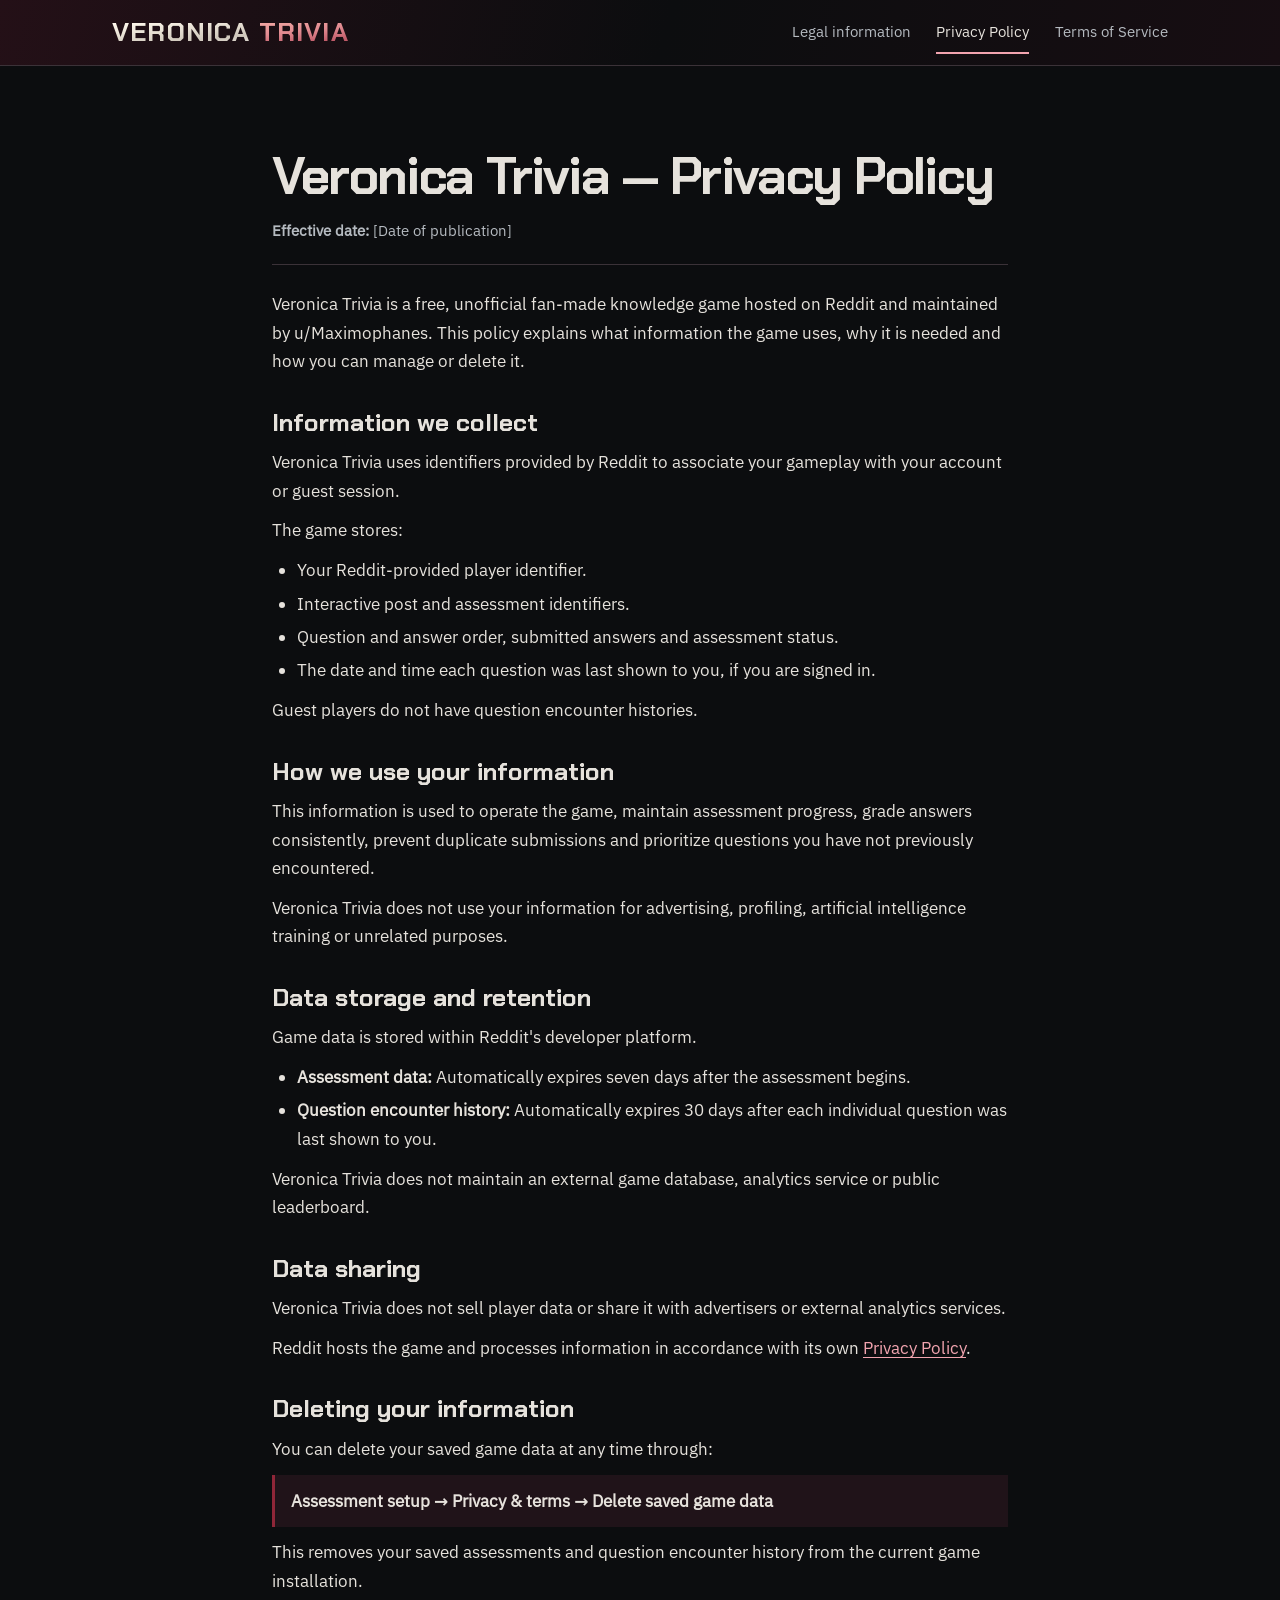
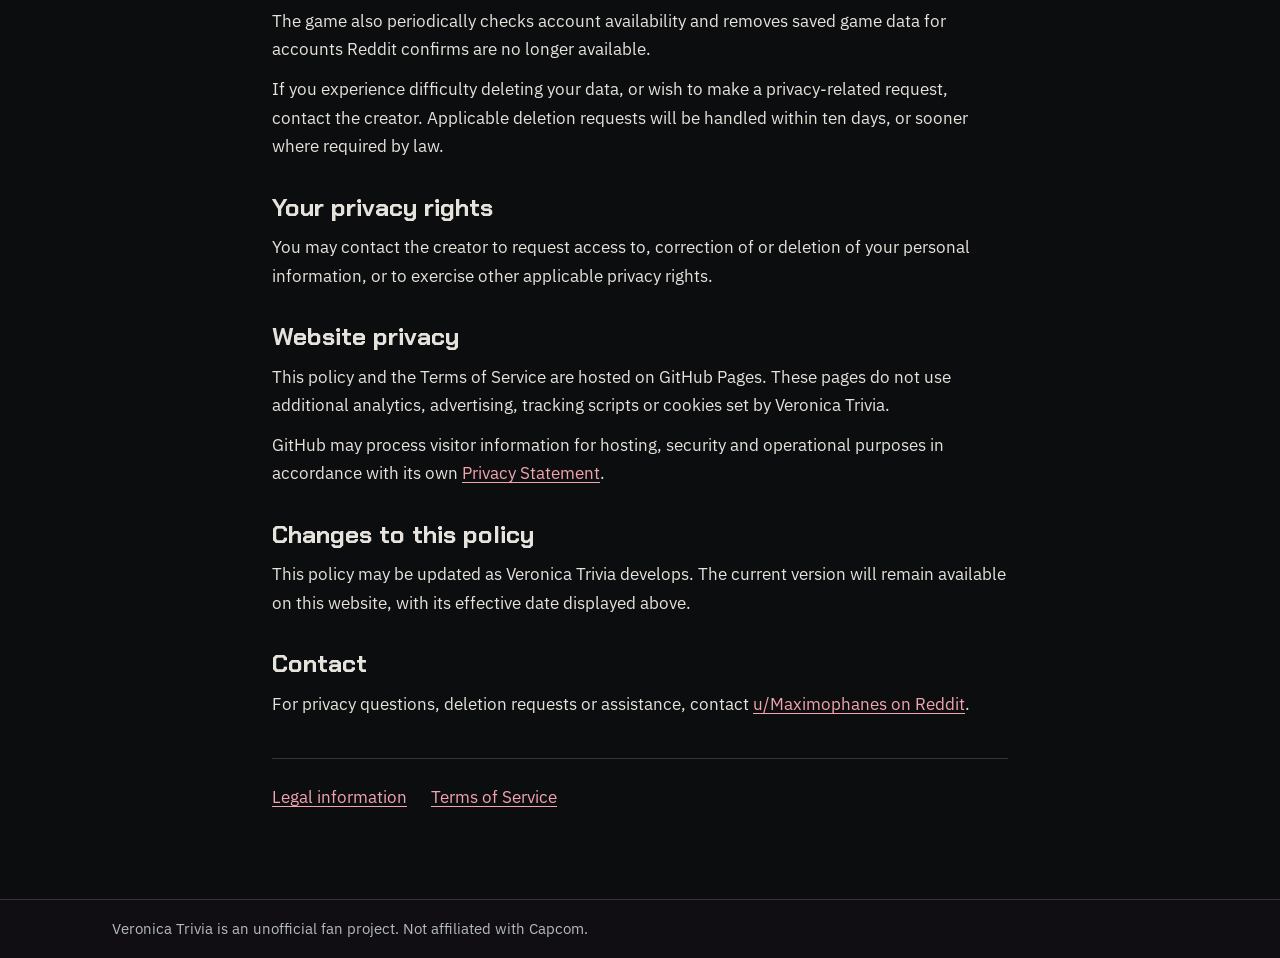
==== privacy.html @ 4607831f "Build local Veronica Trivia legal website" ====
<!doctype html>
<html lang="en">
<head>
  <meta charset="utf-8">
  <meta name="viewport" content="width=device-width, initial-scale=1">
  <meta name="description" content="Learn what Veronica Trivia stores, how it uses game data and how you can delete it.">
  <title>Veronica Trivia — Privacy Policy</title>
  <link rel="icon" href="data:,">
  <link rel="stylesheet" href="style.css">
</head>
<body>
  <a class="skip-link" href="#main">Skip to content</a>
  <header class="site-header">
    <div class="shell masthead">
      <a class="wordmark" href="index.html"><span>Veronica</span> <span>Trivia</span></a>
      <nav aria-label="Main">
        <ul class="site-navigation">
          <li><a href="index.html">Legal information</a></li>
          <li><a href="privacy.html" aria-current="page">Privacy Policy</a></li>
          <li><a href="terms.html">Terms of Service</a></li>
        </ul>
      </nav>
    </div>
  </header>
  <main id="main" class="reading" tabindex="-1">
    <article aria-labelledby="document-title">
      <header class="document-header">
        <h1 id="document-title">Veronica Trivia — Privacy Policy</h1>
        <p class="effective-date"><strong>Effective date:</strong> [Date of publication]</p>
      </header>
      <p>Veronica Trivia is a free, unofficial fan-made knowledge game hosted on Reddit and maintained by u/Maximophanes. This policy explains what information the game uses, why it is needed and how you can manage or delete it.</p>

      <section>
        <h2>Information we collect</h2>
        <p>Veronica Trivia uses identifiers provided by Reddit to associate your gameplay with your account or guest session.</p>
        <p>The game stores:</p>
        <ul>
          <li>Your Reddit-provided player identifier.</li>
          <li>Interactive post and assessment identifiers.</li>
          <li>Question and answer order, submitted answers and assessment status.</li>
          <li>The date and time each question was last shown to you, if you are signed in.</li>
        </ul>
        <p>Guest players do not have question encounter histories.</p>
      </section>

      <section>
        <h2>How we use your information</h2>
        <p>This information is used to operate the game, maintain assessment progress, grade answers consistently, prevent duplicate submissions and prioritize questions you have not previously encountered.</p>
        <p>Veronica Trivia does not use your information for advertising, profiling, artificial intelligence training or unrelated purposes.</p>
      </section>

      <section>
        <h2>Data storage and retention</h2>
        <p>Game data is stored within Reddit's developer platform.</p>
        <ul>
          <li><strong>Assessment data:</strong> Automatically expires seven days after the assessment begins.</li>
          <li><strong>Question encounter history:</strong> Automatically expires 30 days after each individual question was last shown to you.</li>
        </ul>
        <p>Veronica Trivia does not maintain an external game database, analytics service or public leaderboard.</p>
      </section>

      <section>
        <h2>Data sharing</h2>
        <p>Veronica Trivia does not sell player data or share it with advertisers or external analytics services.</p>
        <p>Reddit hosts the game and processes information in accordance with its own <a href="https://www.reddit.com/policies/privacy-policy">Privacy Policy</a>.</p>
      </section>

      <section>
        <h2>Deleting your information</h2>
        <p>You can delete your saved game data at any time through:</p>
        <p class="deletion-path"><strong>Assessment setup → Privacy &amp; terms → Delete saved game data</strong></p>
        <p>This removes your saved assessments and question encounter history from the current game installation.</p>
        <p>The game also periodically checks account availability and removes saved game data for accounts Reddit confirms are no longer available.</p>
        <p>If you experience difficulty deleting your data, or wish to make a privacy-related request, contact the creator. Applicable deletion requests will be handled within ten days, or sooner where required by law.</p>
      </section>

      <section>
        <h2>Your privacy rights</h2>
        <p>You may contact the creator to request access to, correction of or deletion of your personal information, or to exercise other applicable privacy rights.</p>
      </section>

      <section>
        <h2>Website privacy</h2>
        <p>This policy and the Terms of Service are hosted on GitHub Pages. These pages do not use additional analytics, advertising, tracking scripts or cookies set by Veronica Trivia.</p>
        <p>GitHub may process visitor information for hosting, security and operational purposes in accordance with its own <a href="https://docs.github.com/en/site-policy/privacy-policies/github-general-privacy-statement">Privacy Statement</a>.</p>
      </section>

      <section>
        <h2>Changes to this policy</h2>
        <p>This policy may be updated as Veronica Trivia develops. The current version will remain available on this website, with its effective date displayed above.</p>
      </section>

      <section>
        <h2>Contact</h2>
        <p>For privacy questions, deletion requests or assistance, contact <a href="https://www.reddit.com/message/compose/?to=Maximophanes">u/Maximophanes on Reddit</a>.</p>
      </section>
    </article>
    <nav class="document-navigation" aria-label="Related pages">
      <a href="index.html">Legal information</a>
      <a href="terms.html">Terms of Service</a>
    </nav>
  </main>
  <footer class="site-footer">
    <div class="shell credits">
      <p>Veronica Trivia is an unofficial fan project. Not affiliated with Capcom.</p>
    </div>
  </footer>
</body>
</html>
---- style.css ----
@font-face {
  font-family: "Chakra Petch";
  src: url("fonts/chakra-petch-latin-700-normal.woff2") format("woff2");
  font-style: normal;
  font-weight: 700;
  font-display: swap;
}

@font-face {
  font-family: "IBM Plex Sans";
  src: url("fonts/ibm-plex-sans-latin-400-normal.woff2") format("woff2");
  font-style: normal;
  font-weight: 400;
  font-display: swap;
}

:root {
  color-scheme: dark;
  --obsidian: #0c0d0f;
  --panel: #15161a;
  --bone: #e6e2dc;
  --muted: #b5bac0;
  --line: #3b3238;
  --oxblood: #4a101b;
  --crimson: #8f2638;
  --link: #f2a4af;
  --focus: #e0b764;
  --display: "Chakra Petch", system-ui, sans-serif;
  --gutter: clamp(1rem, 4.5vw, 2.5rem);
}

* {
  box-sizing: border-box;
}

body {
  margin: 0;
  min-block-size: 100vh;
  display: flex;
  flex-direction: column;
  background: var(--obsidian);
  color: var(--bone);
  font: 1.0625rem / 1.68 "IBM Plex Sans", system-ui, sans-serif;
}

a {
  color: var(--link);
  text-underline-offset: 0.2em;
}

a:hover {
  color: #ffd2d8;
}

a:focus-visible,
main:focus-visible {
  outline: 2px solid var(--focus);
  outline-offset: 4px;
}

.skip-link {
  position: absolute;
  inset: 0.5rem auto auto var(--gutter);
  z-index: 1;
  padding: 0.45rem 0.8rem;
  background: var(--obsidian);
  color: var(--bone);
}

.skip-link:not(:focus) {
  clip-path: inset(50%);
}

.shell {
  inline-size: min(calc(100% - var(--gutter) * 2), 66rem);
  margin-inline: auto;
}

.site-header {
  border-block-end: 1px solid var(--line);
  background: linear-gradient(105deg, #241017, var(--obsidian) 52%, #170d12);
}

.masthead {
  display: flex;
  align-items: center;
  justify-content: space-between;
  flex-wrap: wrap;
  gap: 0.15rem 1.5rem;
  padding-block: 0.65rem;
}

.wordmark {
  display: inline-block;
  color: var(--bone);
  font: 700 clamp(1.28rem, 3.8vw, 1.65rem) / 1.1 var(--display);
  letter-spacing: 0.045em;
  text-decoration: none;
  text-transform: uppercase;
}

.wordmark span:last-child {
  color: #e18b91;
}

@supports (background-clip: text) {
  .wordmark span {
    background: linear-gradient(174deg, #fff9ed 18%, #cfc7bb 70%, #e6e2dc 94%);
    background-clip: text;
    color: transparent;
  }

  .wordmark span:last-child {
    background: linear-gradient(174deg, #f3ada6 10%, #e18b91 47%, #bf5967 78%, #dd757e 96%);
    background-clip: text;
    color: transparent;
  }
}

.site-navigation,
.document-links {
  list-style: none;
  margin: 0;
  padding: 0;
}

.site-navigation {
  display: flex;
  flex-wrap: wrap;
  column-gap: clamp(0.8rem, 2.8vw, 1.6rem);
}

.site-navigation a {
  display: flex;
  align-items: center;
  min-block-size: max(44px, 1.65em);
  border-block-end: 2px solid transparent;
  color: var(--muted);
  font-size: 0.9375rem;
  text-decoration: none;
}

.site-navigation a:hover,
.site-navigation a[aria-current="page"] {
  color: var(--bone);
  border-block-end-color: var(--link);
}

.landing,
.reading {
  flex: 1;
  margin-block: clamp(2.25rem, 7vw, 5rem);
  overflow-wrap: anywhere;
}

.landing-panel {
  position: relative;
  border: 1px solid var(--line);
  padding: clamp(1.25rem, 5vw, 3.5rem);
  background:
    radial-gradient(ellipse at 98% 0%, #381722 0%, transparent 58%),
    var(--panel);
}

.landing-panel::before {
  position: absolute;
  inset: -1px auto auto -1px;
  inline-size: 6.25rem;
  block-size: 0.3rem;
  background: var(--crimson);
  clip-path: polygon(0 0, 100% 0, calc(100% - 0.45rem) 100%, 0 100%);
  content: "";
  pointer-events: none;
}

h1,
h2 {
  margin: 0;
  color: var(--bone);
  font-family: var(--display);
  line-height: 1.18;
}

.landing h1 {
  font-size: clamp(2.25rem, 6vw, 4.2rem);
  letter-spacing: -0.04em;
}

.document-links {
  display: grid;
  grid-template-columns: repeat(2, minmax(0, 1fr));
  gap: 1rem;
  margin-block-start: clamp(1.4rem, 4vw, 2.6rem);
}

.document-link {
  display: block;
  block-size: 100%;
  padding: clamp(1.05rem, 2.7vw, 1.65rem);
  border: 1px solid var(--line);
  border-inline-start: 3px solid #a64b5e;
  background: #22151c;
  text-decoration: none;
}

.document-links li + li .document-link {
  border-inline-start-color: #727782;
  background: #19191f;
}

.document-link:hover h2,
.document-link:focus-visible h2 {
  text-decoration: underline;
  text-underline-offset: 0.2em;
}

.document-link h2 {
  font-size: clamp(1.32rem, 3vw, 1.65rem);
  color: #f4dbe0;
}

.document-link p {
  margin: 0.45rem 0 0;
  color: var(--muted);
}

.reading {
  inline-size: min(calc(100% - var(--gutter) * 2), 46rem);
  margin-inline: auto;
}

.document-header {
  padding-block-end: 1.25rem;
  margin-block-end: 1.6rem;
  border-block-end: 1px solid var(--line);
}

.document-header h1 {
  font-size: clamp(1.95rem, 4.3vw, 3.25rem);
  letter-spacing: -0.035em;
  text-wrap: balance;
  text-align: start;
}

.effective-date {
  margin: 0.7rem 0 0;
  color: var(--muted);
  font-size: 0.9375rem;
}

article section {
  margin-block-start: 2rem;
}

article h2 {
  margin-block-end: 0.65rem;
  font-size: clamp(1.3rem, 2.5vw, 1.55rem);
}

article p,
article ul {
  margin-block: 0.7rem;
}

article ul {
  padding-inline-start: 1.45em;
}

article li + li {
  margin-block-start: 0.3rem;
}

.deletion-path {
  padding: 0.75rem 1rem;
  border-inline-start: 3px solid var(--crimson);
  background: #201319;
}

.document-navigation {
  display: flex;
  flex-wrap: wrap;
  gap: 0.4rem 1.5rem;
  padding-block-start: 1rem;
  margin-block-start: 2.5rem;
  border-block-start: 1px solid var(--line);
}

.document-navigation a {
  display: flex;
  align-items: center;
  min-block-size: max(44px, 1.65em);
}

.site-footer {
  border-block-start: 1px solid var(--line);
  background: #100e12;
}

.credits {
  display: flex;
  align-items: baseline;
  flex-wrap: wrap;
  gap: 0.25rem 1.45rem;
  padding-block: 1rem;
  color: var(--muted);
  font-size: 0.9375rem;
  overflow-wrap: anywhere;
}

.credits p {
  margin: 0;
}

@media (max-width: 39rem) {
  .document-links {
    grid-template-columns: minmax(0, 1fr);
  }
}

@media (forced-colors: active) {
  .wordmark span,
  .wordmark span:last-child {
    color: LinkText;
    background: none;
  }

  .site-navigation a[aria-current="page"] {
    border-block-end-color: LinkText;
  }

  a:focus-visible,
  main:focus-visible {
    outline-color: Highlight;
  }
}
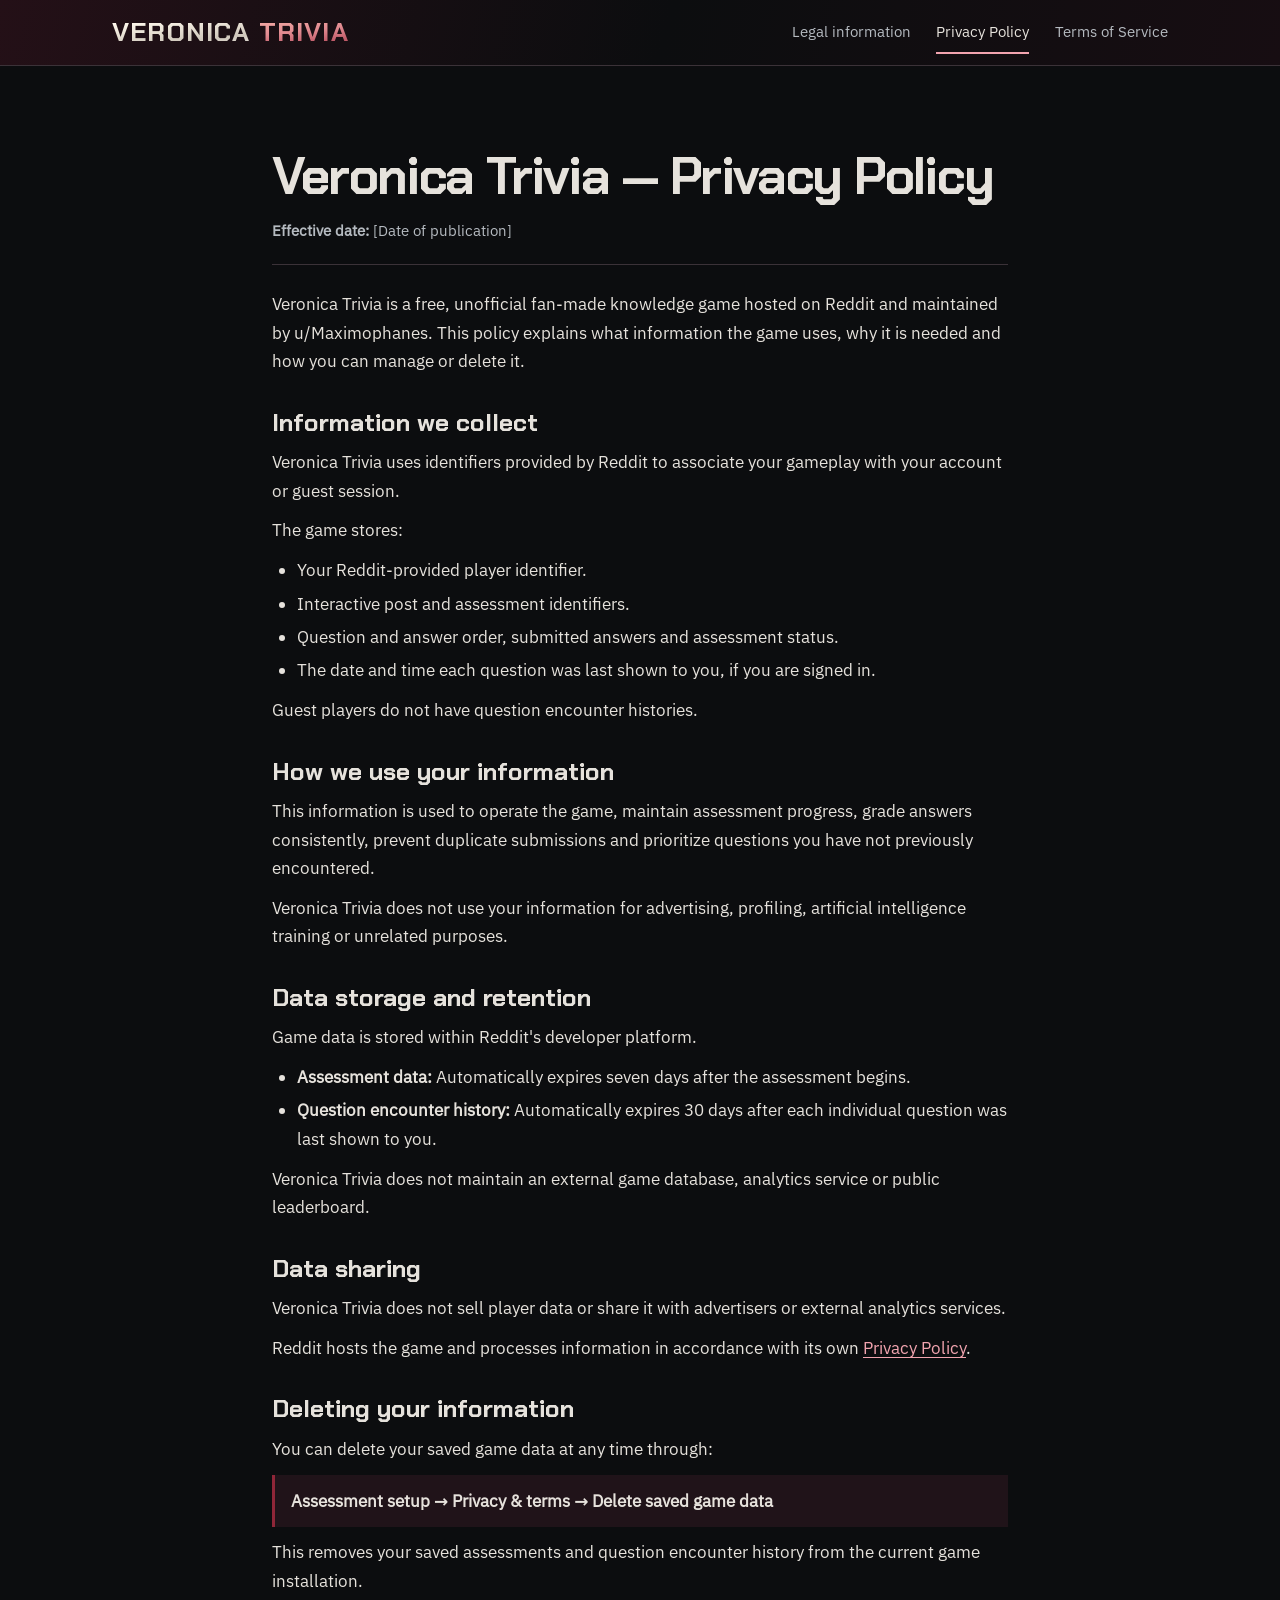
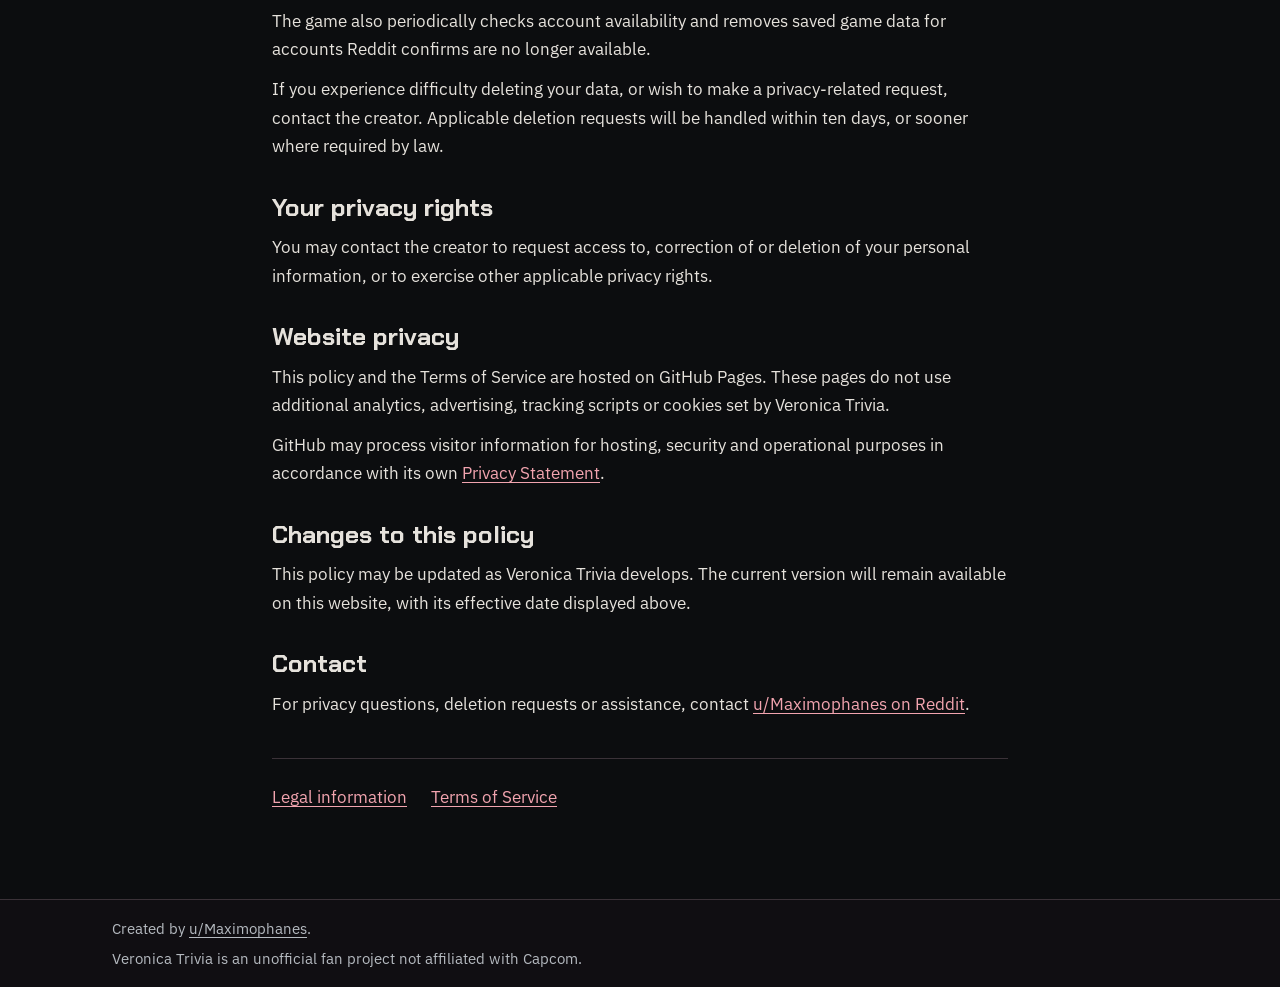
==== commit af3899eb: "Standardize the legal page footers" ====
--- a/privacy.html
+++ b/privacy.html
@@ -102,7 +102,8 @@
   </main>
   <footer class="site-footer">
     <div class="shell credits">
-      <p>Veronica Trivia is an unofficial fan project. Not affiliated with Capcom.</p>
+      <p>Created by <a href="https://www.reddit.com/message/compose/?to=Maximophanes">u/Maximophanes</a>.</p>
+      <p>Veronica Trivia is an unofficial fan project not affiliated with Capcom.</p>
     </div>
   </footer>
 </body>
--- a/style.css
+++ b/style.css
@@ -297,10 +297,8 @@
 }
 
 .credits {
-  display: flex;
-  align-items: baseline;
-  flex-wrap: wrap;
-  gap: 0.25rem 1.45rem;
+  display: grid;
+  gap: 0.25rem;
   padding-block: 1rem;
   color: var(--muted);
   font-size: 0.9375rem;
@@ -309,6 +307,10 @@
 
 .credits p {
   margin: 0;
+}
+
+.credits a {
+  color: inherit;
 }
 
 @media (max-width: 39rem) {
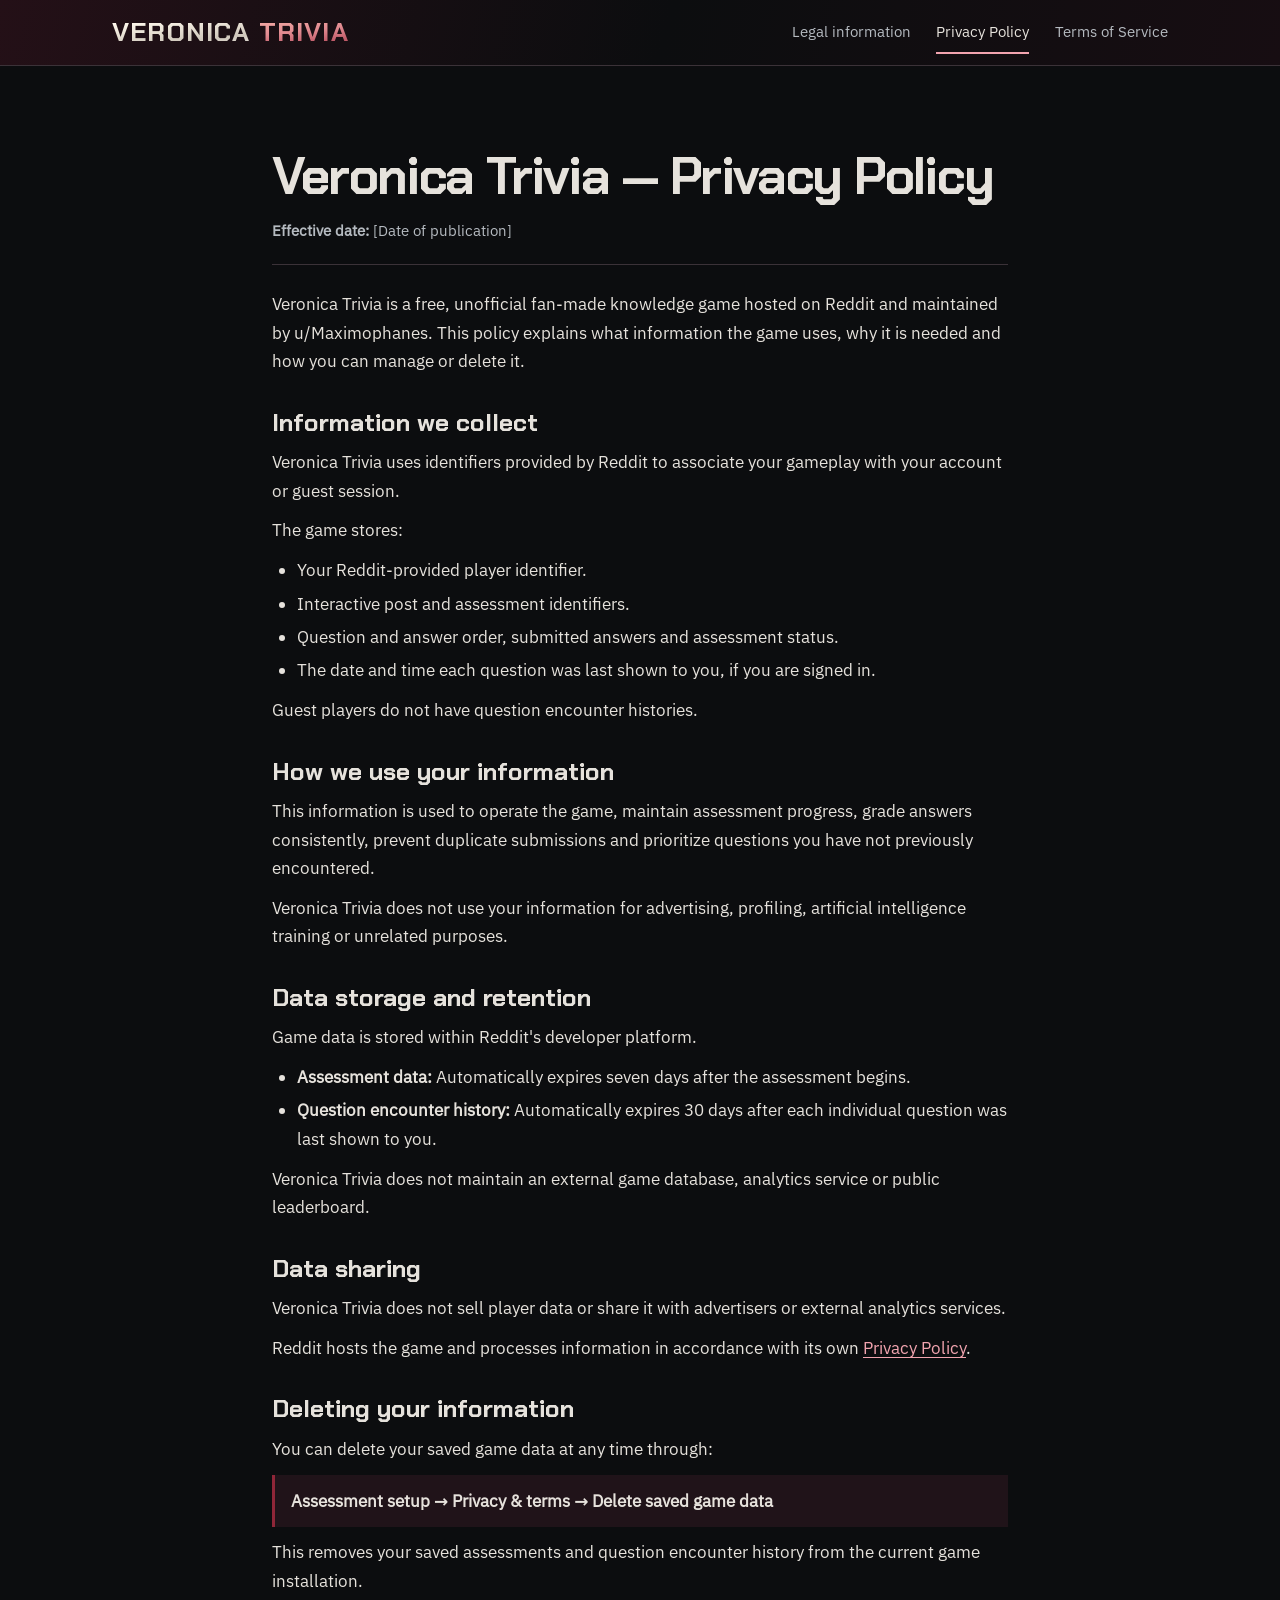
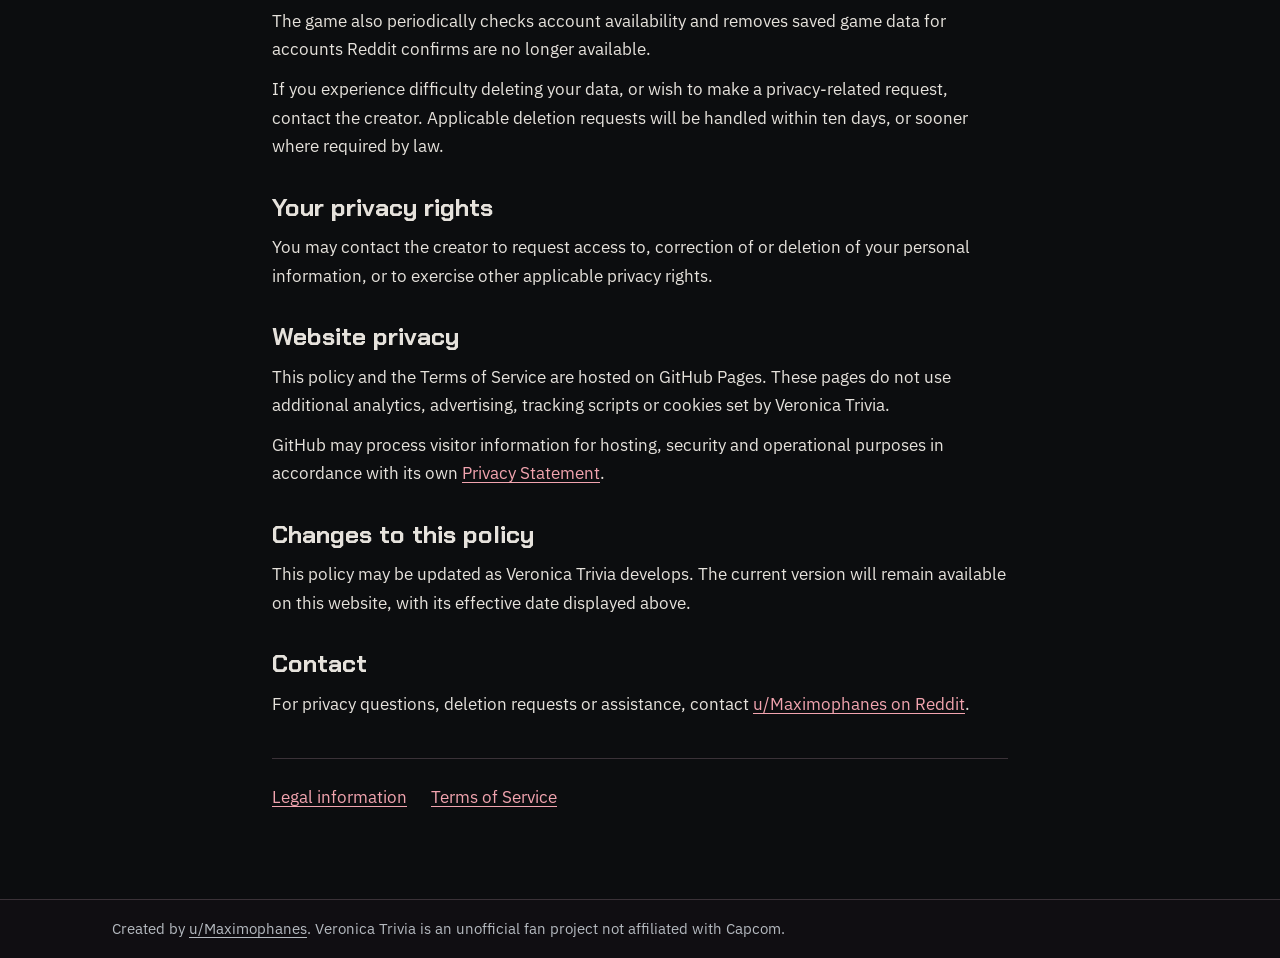
==== commit bc5aab34: "Use a single paragraph in legal footers" ====
--- a/privacy.html
+++ b/privacy.html
@@ -102,8 +102,7 @@
   </main>
   <footer class="site-footer">
     <div class="shell credits">
-      <p>Created by <a href="https://www.reddit.com/message/compose/?to=Maximophanes">u/Maximophanes</a>.</p>
-      <p>Veronica Trivia is an unofficial fan project not affiliated with Capcom.</p>
+      <p>Created by <a href="https://www.reddit.com/message/compose/?to=Maximophanes">u/Maximophanes</a>. Veronica Trivia is an unofficial fan project not affiliated with Capcom.</p>
     </div>
   </footer>
 </body>
--- a/style.css
+++ b/style.css
@@ -297,8 +297,6 @@
 }
 
 .credits {
-  display: grid;
-  gap: 0.25rem;
   padding-block: 1rem;
   color: var(--muted);
   font-size: 0.9375rem;
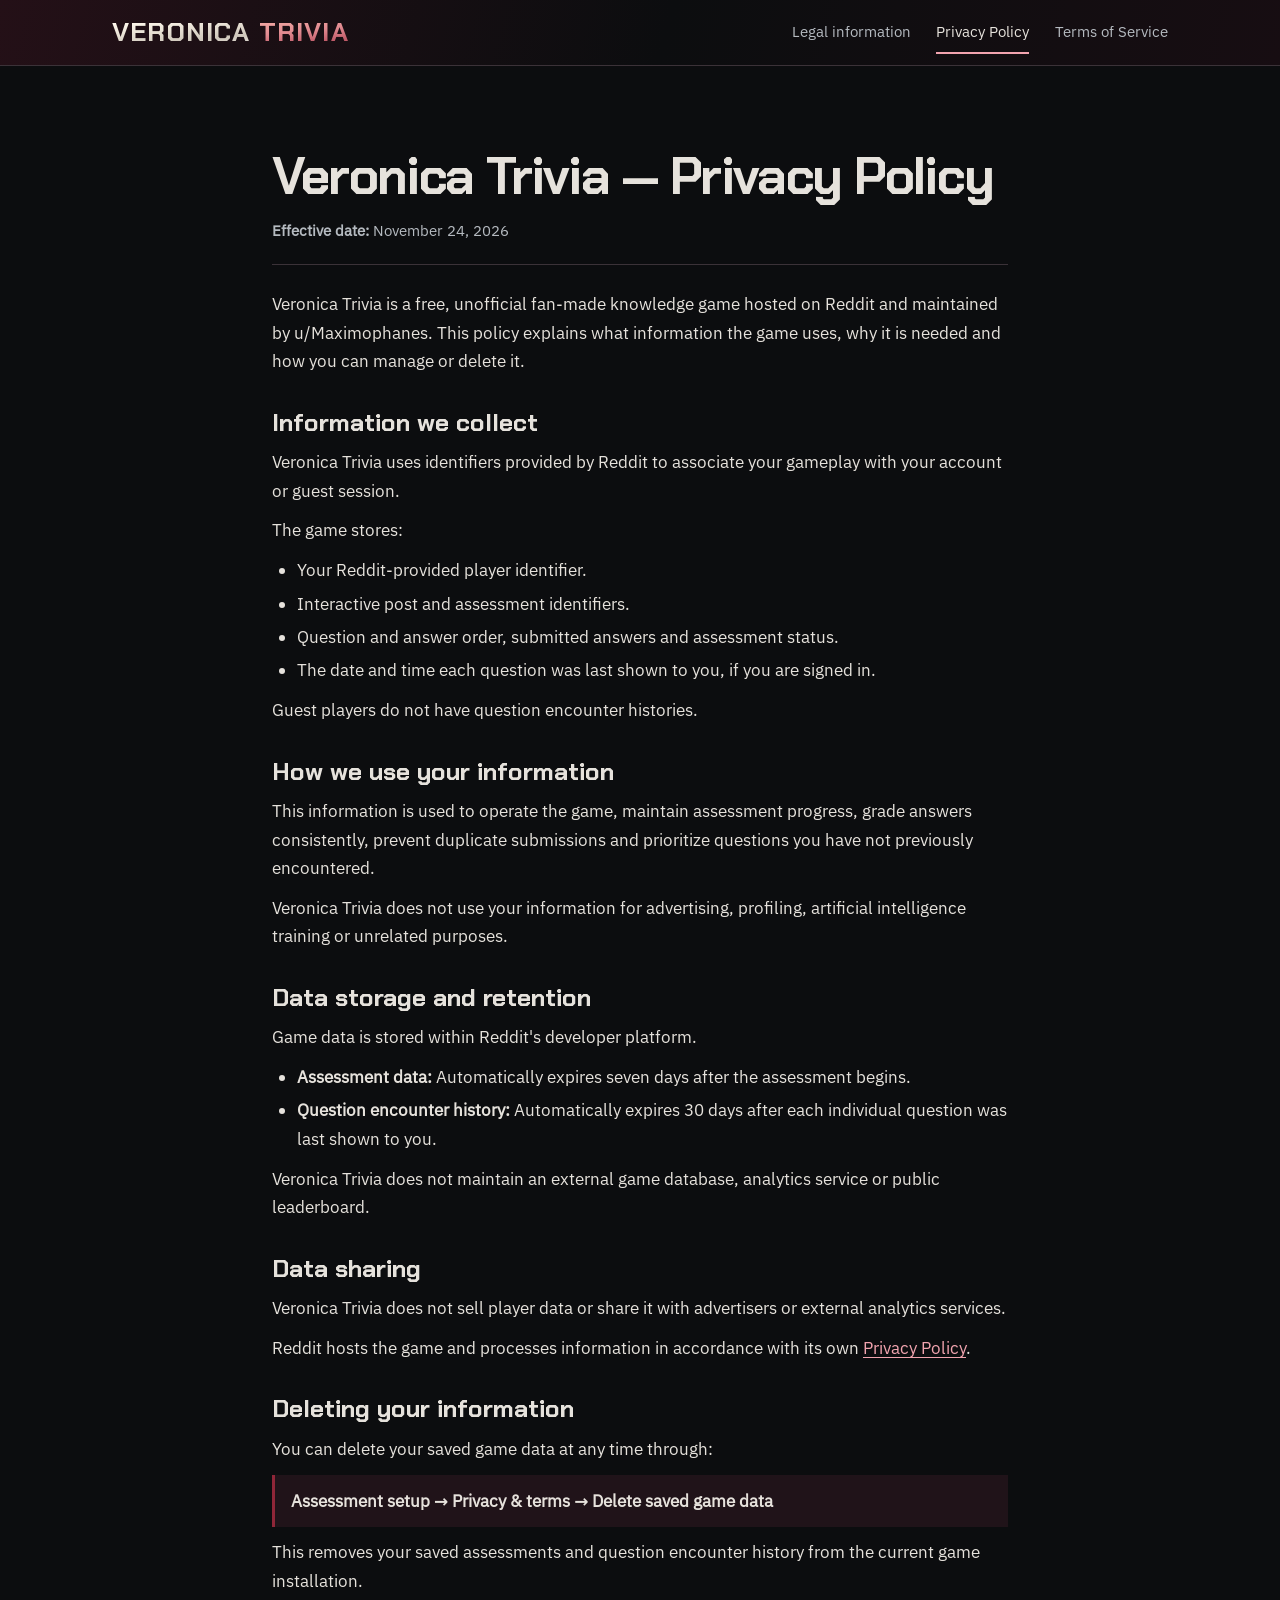
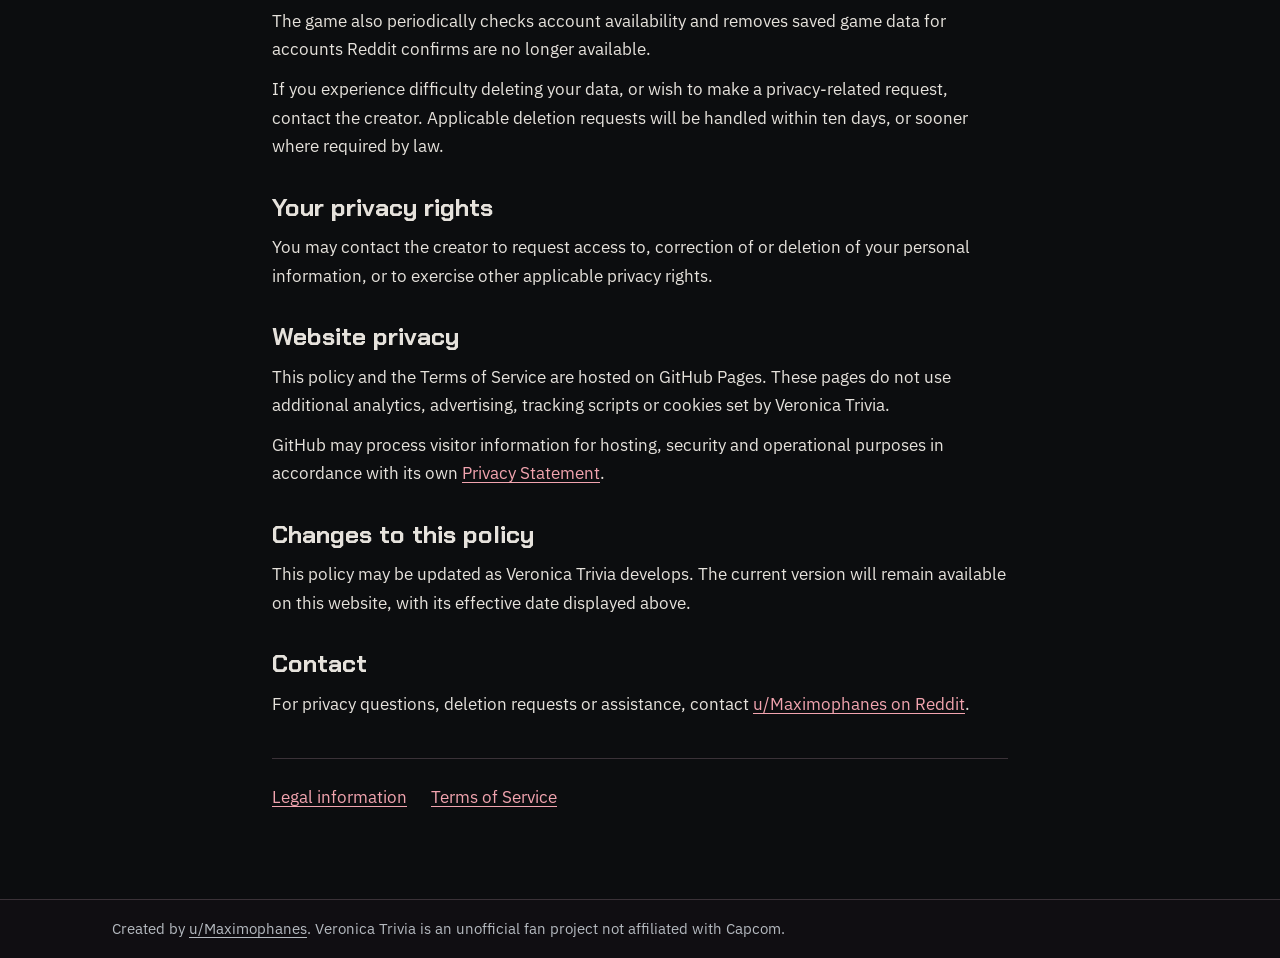
==== commit 2a186e22: "Set planned public legal effective dates" ====
--- a/privacy.html
+++ b/privacy.html
@@ -26,7 +26,7 @@
     <article aria-labelledby="document-title">
       <header class="document-header">
         <h1 id="document-title">Veronica Trivia — Privacy Policy</h1>
-        <p class="effective-date"><strong>Effective date:</strong> [Date of publication]</p>
+        <p class="effective-date"><strong>Effective date:</strong> <time datetime="2026-11-24">November 24, 2026</time></p>
       </header>
       <p>Veronica Trivia is a free, unofficial fan-made knowledge game hosted on Reddit and maintained by u/Maximophanes. This policy explains what information the game uses, why it is needed and how you can manage or delete it.</p>
 
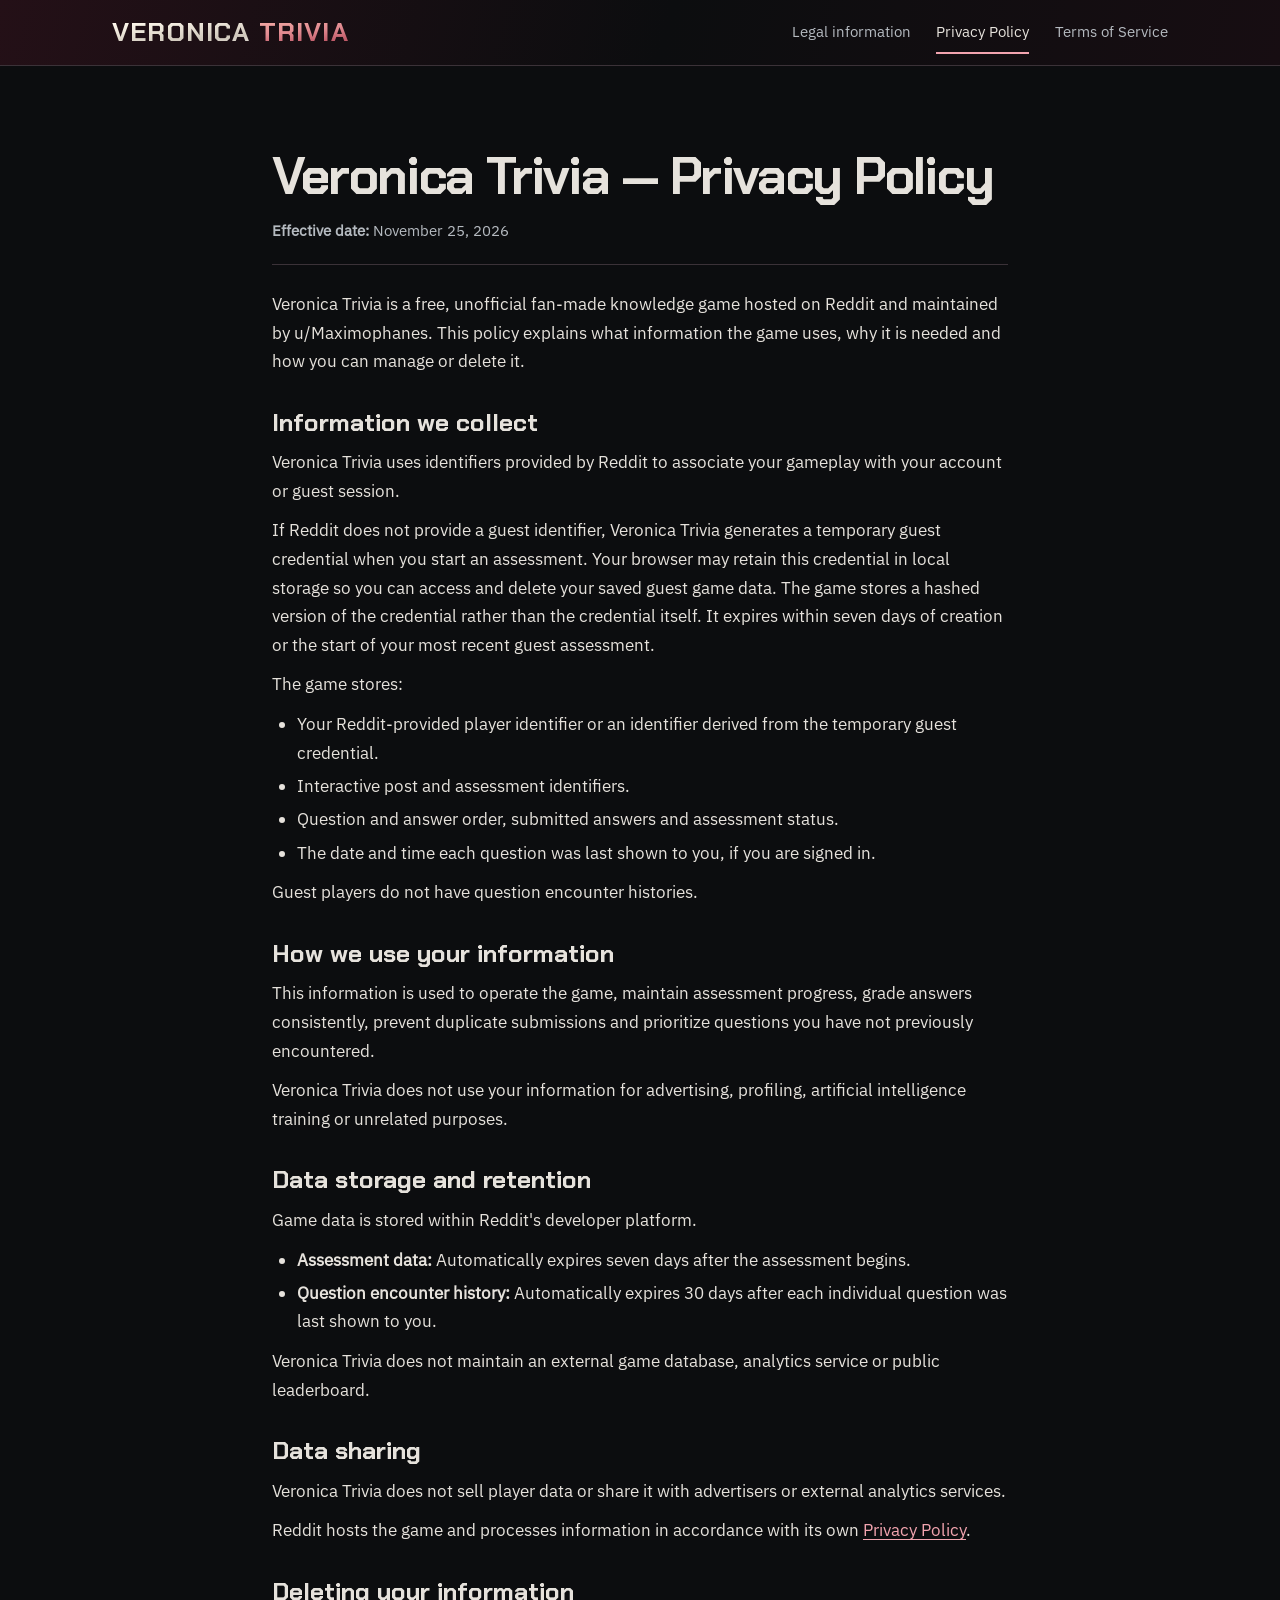
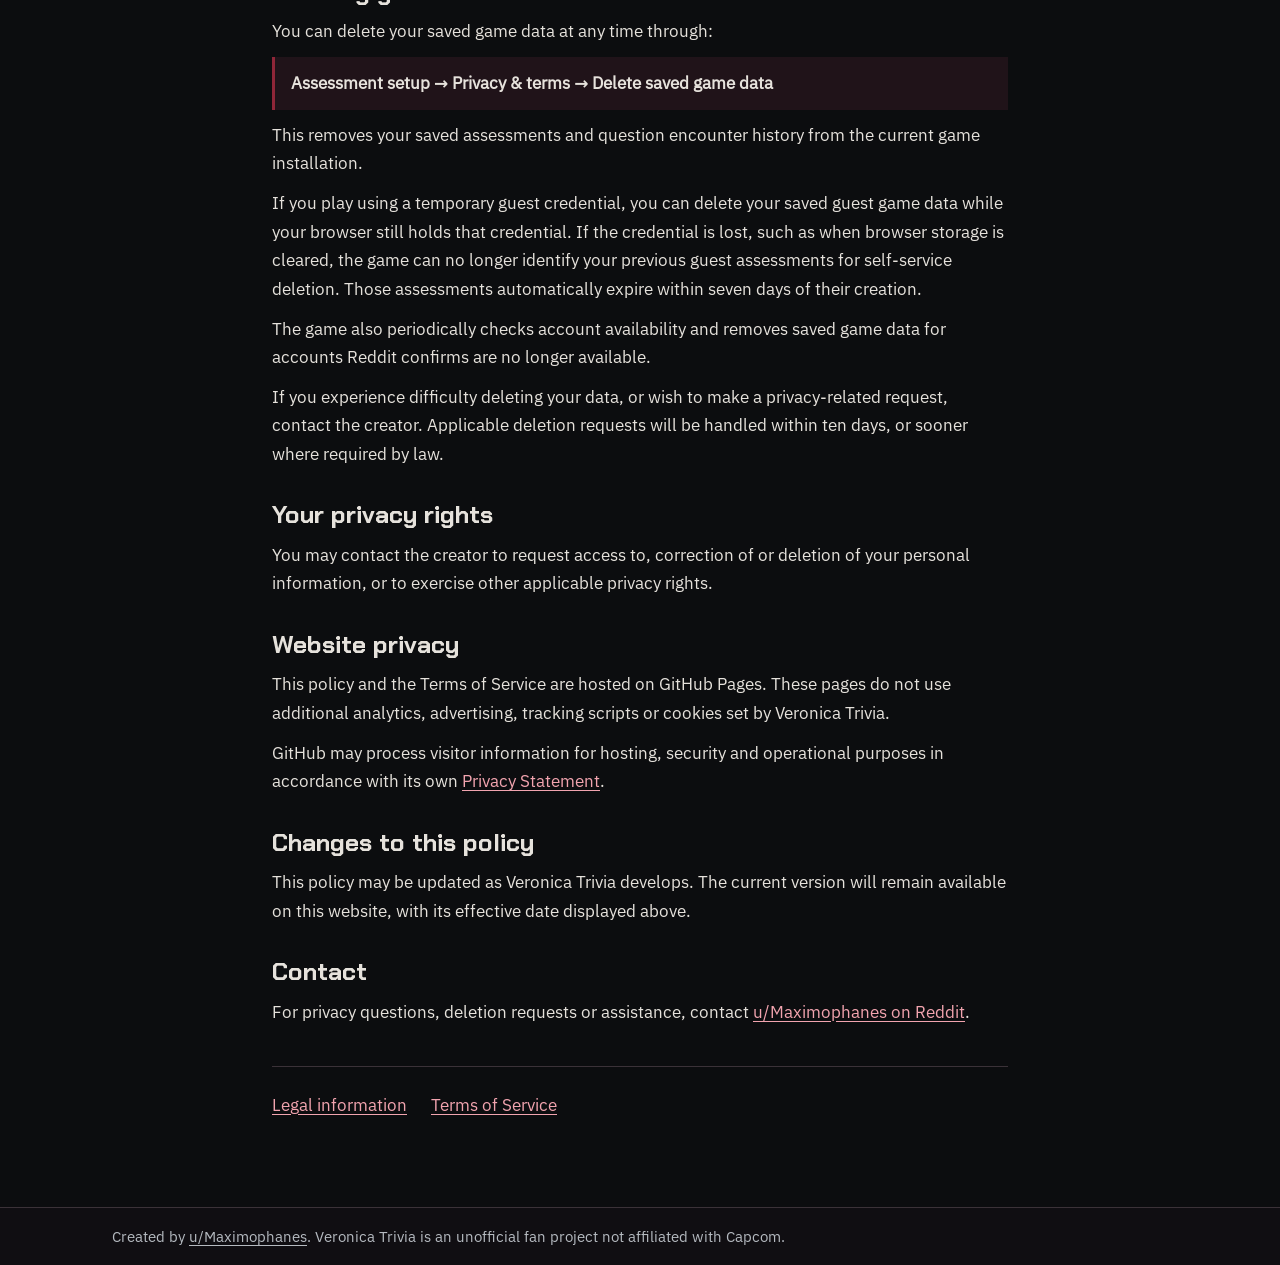
==== commit f3f06060: "Disclose temporary guest credentials in the Privacy Policy" ====
--- a/privacy.html
+++ b/privacy.html
@@ -26,16 +26,17 @@
     <article aria-labelledby="document-title">
       <header class="document-header">
         <h1 id="document-title">Veronica Trivia — Privacy Policy</h1>
-        <p class="effective-date"><strong>Effective date:</strong> <time datetime="2026-11-24">November 24, 2026</time></p>
+        <p class="effective-date"><strong>Effective date:</strong> <time datetime="2026-11-25">November 25, 2026</time></p>
       </header>
       <p>Veronica Trivia is a free, unofficial fan-made knowledge game hosted on Reddit and maintained by u/Maximophanes. This policy explains what information the game uses, why it is needed and how you can manage or delete it.</p>
 
       <section>
         <h2>Information we collect</h2>
         <p>Veronica Trivia uses identifiers provided by Reddit to associate your gameplay with your account or guest session.</p>
+        <p>If Reddit does not provide a guest identifier, Veronica Trivia generates a temporary guest credential when you start an assessment. Your browser may retain this credential in local storage so you can access and delete your saved guest game data. The game stores a hashed version of the credential rather than the credential itself. It expires within seven days of creation or the start of your most recent guest assessment.</p>
         <p>The game stores:</p>
         <ul>
-          <li>Your Reddit-provided player identifier.</li>
+          <li>Your Reddit-provided player identifier or an identifier derived from the temporary guest credential.</li>
           <li>Interactive post and assessment identifiers.</li>
           <li>Question and answer order, submitted answers and assessment status.</li>
           <li>The date and time each question was last shown to you, if you are signed in.</li>
@@ -70,6 +71,7 @@
         <p>You can delete your saved game data at any time through:</p>
         <p class="deletion-path"><strong>Assessment setup → Privacy &amp; terms → Delete saved game data</strong></p>
         <p>This removes your saved assessments and question encounter history from the current game installation.</p>
+        <p>If you play using a temporary guest credential, you can delete your saved guest game data while your browser still holds that credential. If the credential is lost, such as when browser storage is cleared, the game can no longer identify your previous guest assessments for self-service deletion. Those assessments automatically expire within seven days of their creation.</p>
         <p>The game also periodically checks account availability and removes saved game data for accounts Reddit confirms are no longer available.</p>
         <p>If you experience difficulty deleting your data, or wish to make a privacy-related request, contact the creator. Applicable deletion requests will be handled within ten days, or sooner where required by law.</p>
       </section>
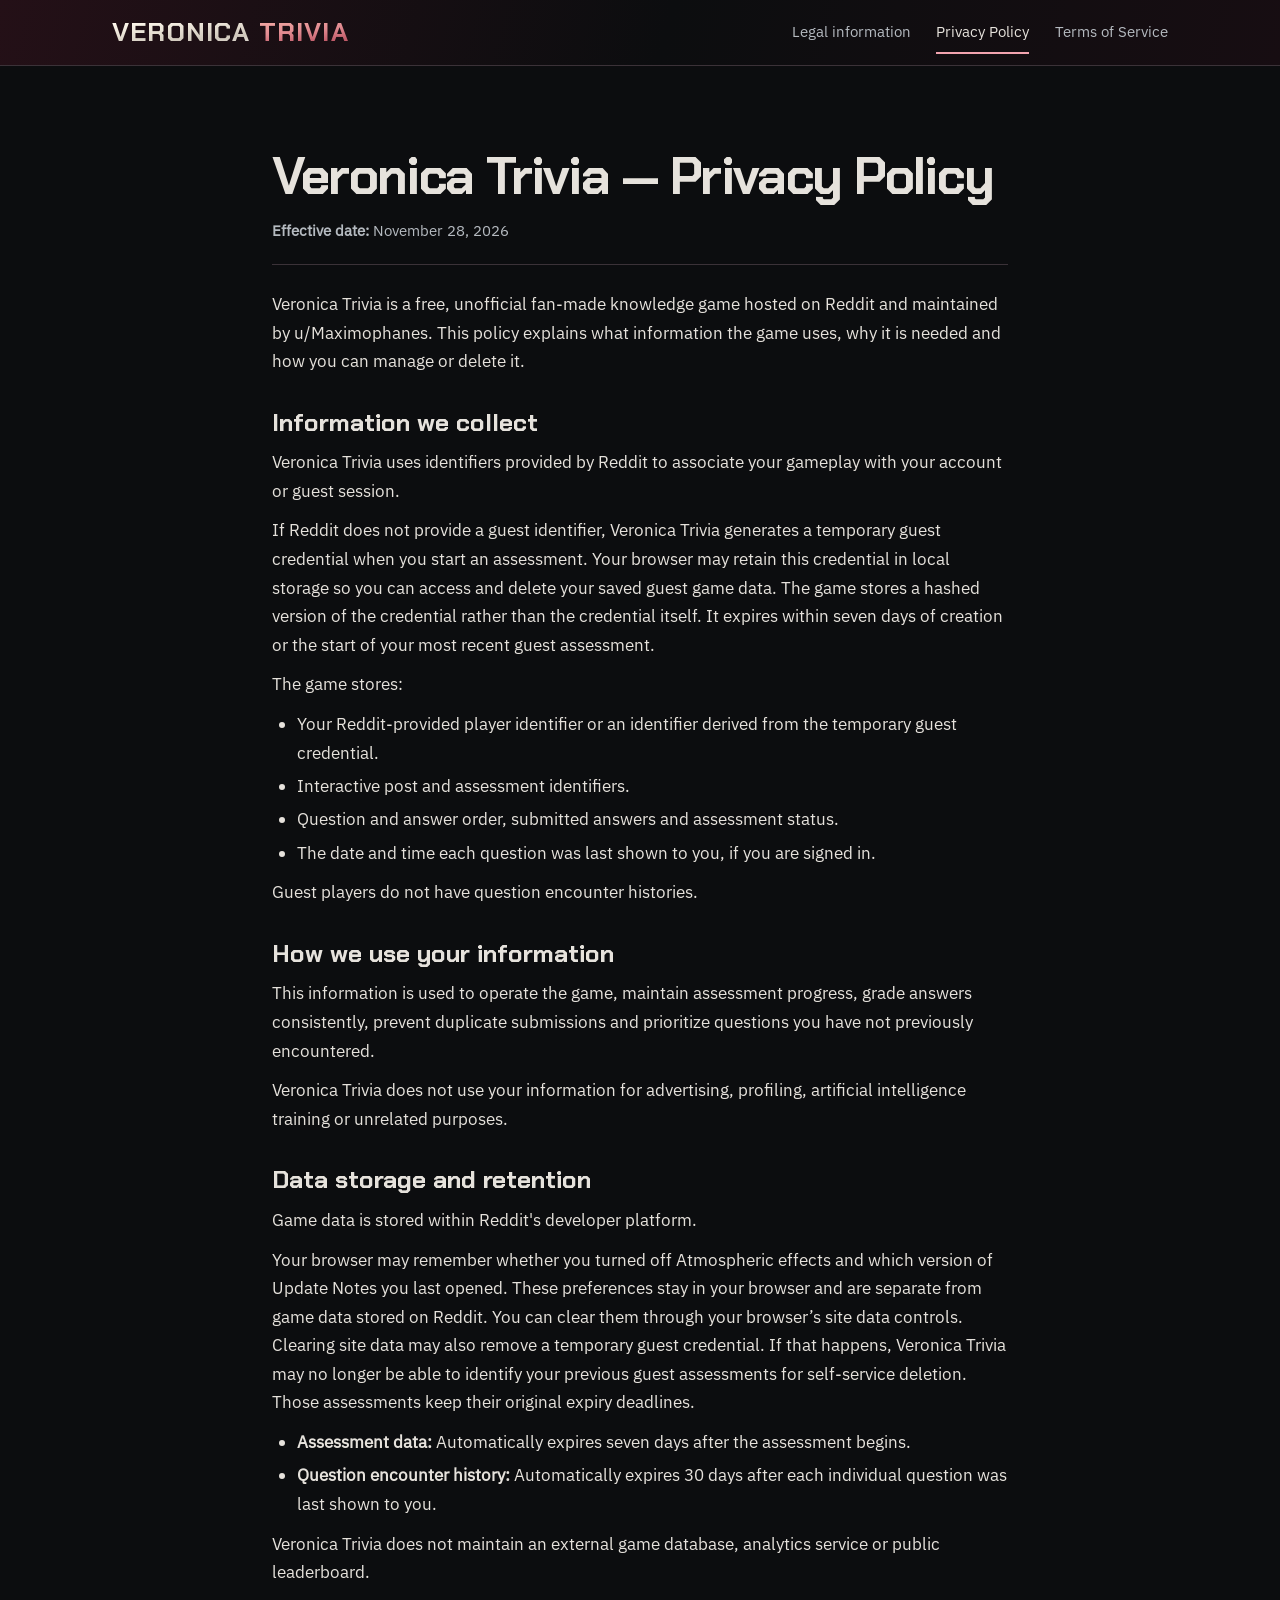
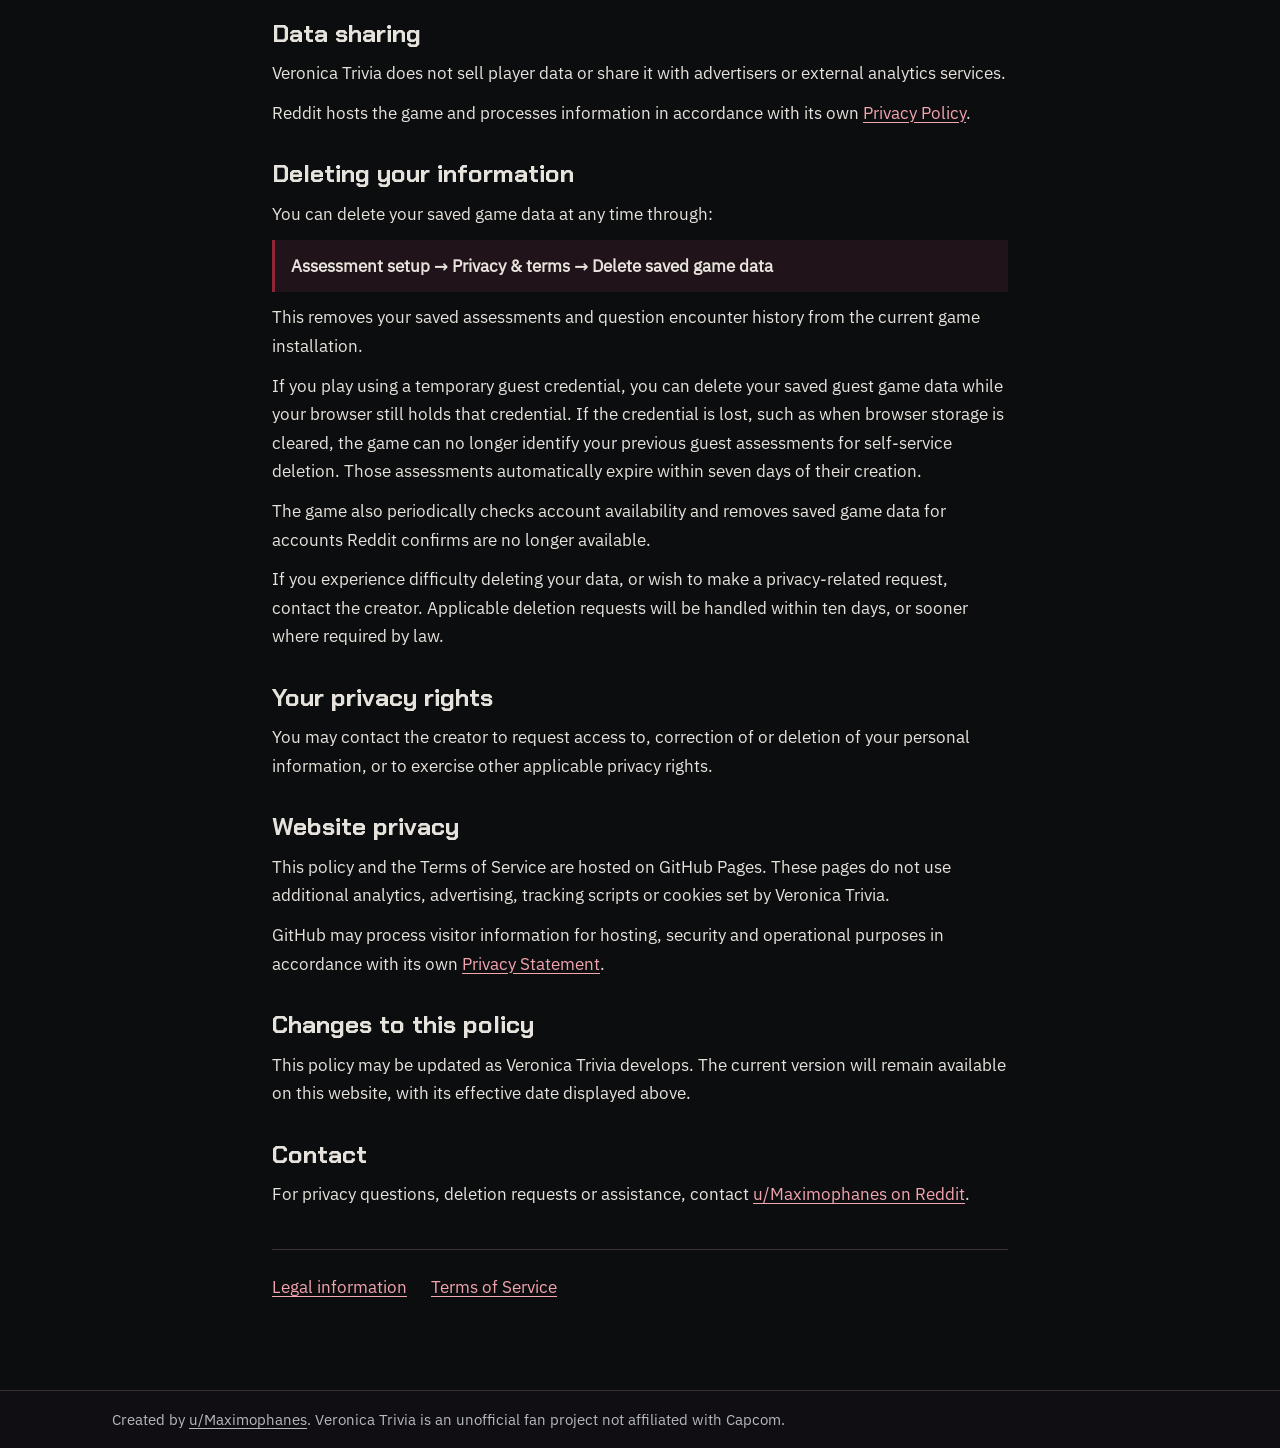
==== commit bad6d678: "Disclose browser-local preferences in the Privacy Policy" ====
--- a/privacy.html
+++ b/privacy.html
@@ -26,7 +26,7 @@
     <article aria-labelledby="document-title">
       <header class="document-header">
         <h1 id="document-title">Veronica Trivia — Privacy Policy</h1>
-        <p class="effective-date"><strong>Effective date:</strong> <time datetime="2026-11-25">November 25, 2026</time></p>
+        <p class="effective-date"><strong>Effective date:</strong> <time datetime="2026-11-28">November 28, 2026</time></p>
       </header>
       <p>Veronica Trivia is a free, unofficial fan-made knowledge game hosted on Reddit and maintained by u/Maximophanes. This policy explains what information the game uses, why it is needed and how you can manage or delete it.</p>
 
@@ -53,6 +53,7 @@
       <section>
         <h2>Data storage and retention</h2>
         <p>Game data is stored within Reddit's developer platform.</p>
+        <p>Your browser may remember whether you turned off Atmospheric effects and which version of Update Notes you last opened. These preferences stay in your browser and are separate from game data stored on Reddit. You can clear them through your browser’s site data controls. Clearing site data may also remove a temporary guest credential. If that happens, Veronica Trivia may no longer be able to identify your previous guest assessments for self-service deletion. Those assessments keep their original expiry deadlines.</p>
         <ul>
           <li><strong>Assessment data:</strong> Automatically expires seven days after the assessment begins.</li>
           <li><strong>Question encounter history:</strong> Automatically expires 30 days after each individual question was last shown to you.</li>
